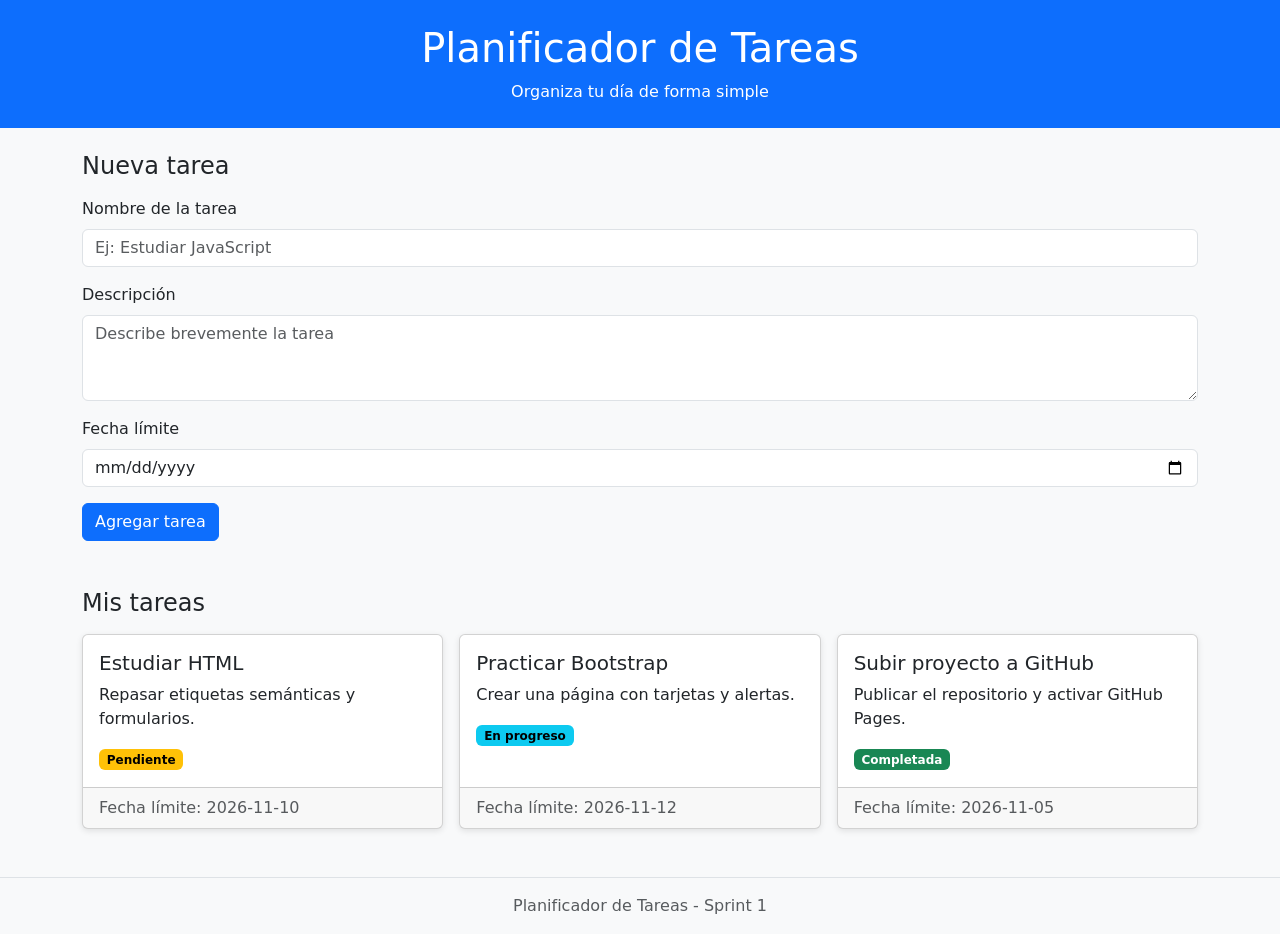
==== index.html @ d8f41ca9 "feat: Implementar una aplicación web de planificación de tareas con validación de formularios e inte" ====
<!DOCTYPE html>
<html lang="es">
<head>
  <meta charset="UTF-8">
  <meta name="viewport" content="width=device-width, initial-scale=1">
  <title>Planificador de Tareas</title>
  <!-- Bootstrap 5 por CDN -->
  <link href="https://cdn.jsdelivr.net/npm/bootstrap@5.3.3/dist/css/bootstrap.min.css" rel="stylesheet">
  <!-- Nuestros estilos -->
  <link rel="stylesheet" href="css/styles.css">
</head>
<body>

  <!-- Encabezado -->
  <header class="bg-primary text-white text-center py-4 mb-4">
    <h1>Planificador de Tareas</h1>
    <p class="mb-0">Organiza tu día de forma simple</p>
  </header>

  <main class="container">

    <!-- Sección del formulario -->
    <section class="mb-5">
      <h2 class="h4 mb-3">Nueva tarea</h2>

      <!-- Alerta de error (oculta al inicio con d-none) -->
      <div id="errorAlert" class="alert alert-danger d-none" role="alert"></div>
      <!-- Alerta de éxito (oculta al inicio) -->
      <div id="successAlert" class="alert alert-success d-none" role="alert"></div>

      <form id="newTaskForm" novalidate>
        <div class="mb-3">
          <label for="newTaskNameInput" class="form-label">Nombre de la tarea</label>
          <input type="text" id="newTaskNameInput" class="form-control" placeholder="Ej: Estudiar JavaScript">
        </div>

        <div class="mb-3">
          <label for="newTaskDescriptionInput" class="form-label">Descripción</label>
          <textarea id="newTaskDescriptionInput" class="form-control" rows="3" placeholder="Describe brevemente la tarea"></textarea>
        </div>

        <div class="mb-3">
          <label for="newTaskDateInput" class="form-label">Fecha límite</label>
          <input type="date" id="newTaskDateInput" class="form-control">
        </div>

        <button type="submit" class="btn btn-primary">Agregar tarea</button>
      </form>
    </section>

    <!-- Sección de lista de tareas (tarjetas estáticas de ejemplo) -->
    <section class="mb-5">
      <h2 class="h4 mb-3">Mis tareas</h2>
      <div class="row g-3">

        <div class="col-12 col-md-6 col-lg-4">
          <div class="card h-100">
            <div class="card-body">
              <h5 class="card-title">Estudiar HTML</h5>
              <p class="card-text">Repasar etiquetas semánticas y formularios.</p>
              <span class="badge text-bg-warning">Pendiente</span>
            </div>
            <div class="card-footer text-muted">Fecha límite: 2026-11-10</div>
          </div>
        </div>

        <div class="col-12 col-md-6 col-lg-4">
          <div class="card h-100">
            <div class="card-body">
              <h5 class="card-title">Practicar Bootstrap</h5>
              <p class="card-text">Crear una página con tarjetas y alertas.</p>
              <span class="badge text-bg-info">En progreso</span>
            </div>
            <div class="card-footer text-muted">Fecha límite: 2026-11-12</div>
          </div>
        </div>

        <div class="col-12 col-md-6 col-lg-4">
          <div class="card h-100">
            <div class="card-body">
              <h5 class="card-title">Subir proyecto a GitHub</h5>
              <p class="card-text">Publicar el repositorio y activar GitHub Pages.</p>
              <span class="badge text-bg-success">Completada</span>
            </div>
            <div class="card-footer text-muted">Fecha límite: 2026-11-05</div>
          </div>
        </div>

      </div>
    </section>
  </main>

  <footer class="text-center text-muted py-3 border-top">
    Planificador de Tareas - Sprint 1
  </footer>

  <!-- Script de Bootstrap y nuestro JavaScript -->
  <script src="https://cdn.jsdelivr.net/npm/bootstrap@5.3.3/dist/js/bootstrap.bundle.min.js"></script>
  <script src="app.js"></script>
</body>
</html>
---- css/styles.css ----
/* Ajustes visuales básicos */
body {
  background-color: #f8f9fa;
}

.card {
  box-shadow: 0 2px 6px rgba(0, 0, 0, 0.1);
}

/* Borde rojo cuando un campo es inválido */
.input-error {
  border-color: #dc3545;
}
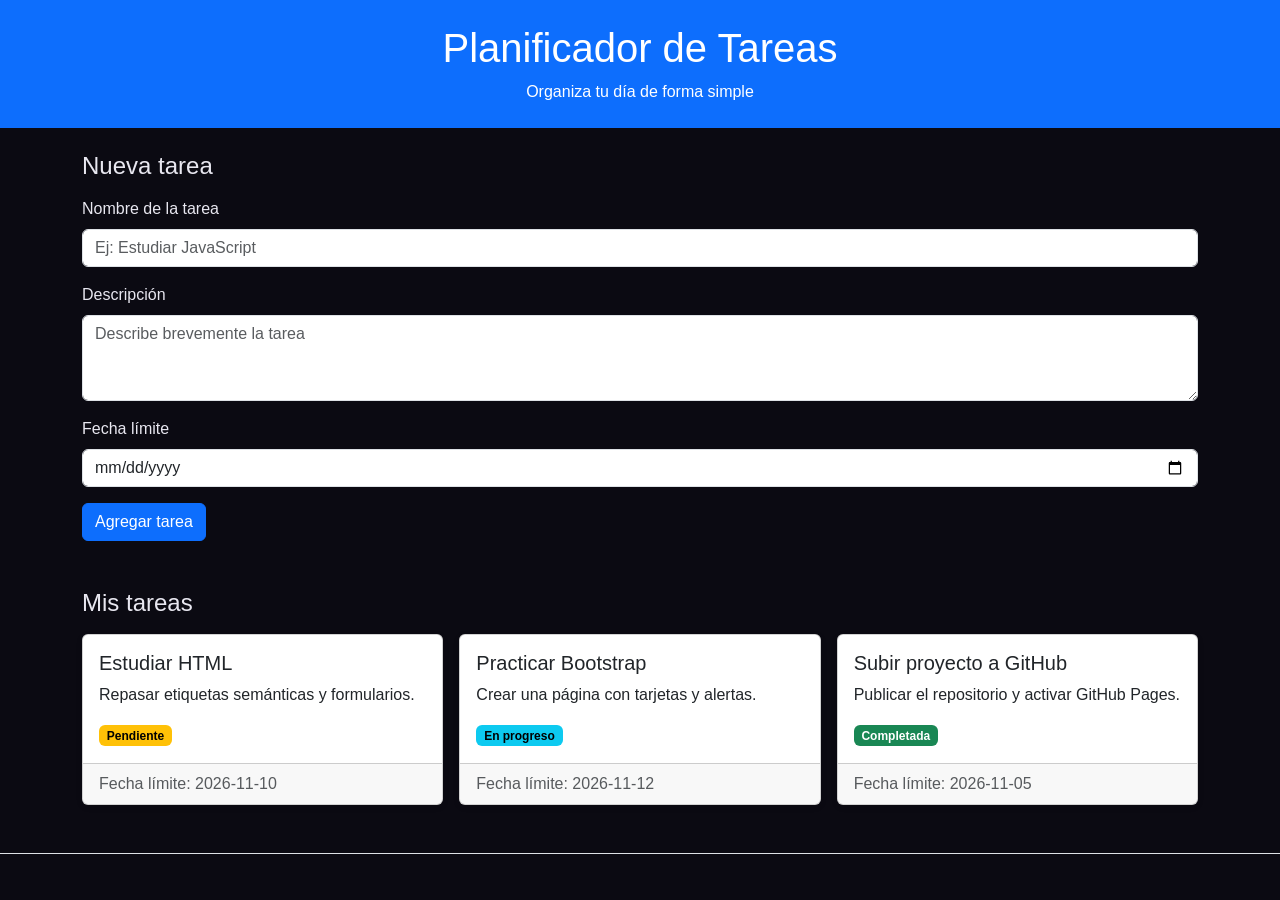
==== commit a275cd76: "feat: añadir componentes de interfaz reutilizables y documentación del kit de interfaz" ====
--- a/index.html
+++ b/index.html
@@ -1,5 +1,6 @@
 <!DOCTYPE html>
 <html lang="es">
+
 <head>
   <meta charset="UTF-8">
   <meta name="viewport" content="width=device-width, initial-scale=1">
@@ -9,6 +10,7 @@
   <!-- Nuestros estilos -->
   <link rel="stylesheet" href="css/styles.css">
 </head>
+
 <body>
 
   <!-- Encabezado -->
@@ -36,7 +38,8 @@
 
         <div class="mb-3">
           <label for="newTaskDescriptionInput" class="form-label">Descripción</label>
-          <textarea id="newTaskDescriptionInput" class="form-control" rows="3" placeholder="Describe brevemente la tarea"></textarea>
+          <textarea id="newTaskDescriptionInput" class="form-control" rows="3"
+            placeholder="Describe brevemente la tarea"></textarea>
         </div>
 
         <div class="mb-3">
@@ -91,12 +94,12 @@
   </main>
 
   <footer class="text-center text-muted py-3 border-top">
-    Planificador de Tareas - Sprint 1
+
   </footer>
 
   <!-- Script de Bootstrap y nuestro JavaScript -->
   <script src="https://cdn.jsdelivr.net/npm/bootstrap@5.3.3/dist/js/bootstrap.bundle.min.js"></script>
   <script src="app.js"></script>
 </body>
-</html>
 
+</html>
--- a/css/styles.css
+++ b/css/styles.css
@@ -1,8 +1,4 @@
 /* Ajustes visuales básicos */
-body {
-  background-color: #f8f9fa;
-}
-
 .card {
   box-shadow: 0 2px 6px rgba(0, 0, 0, 0.1);
 }
@@ -12,3 +8,410 @@
   border-color: #dc3545;
 }
 
+
+/* =====================================================
+   LAZU - SISTEMA DE DISEÑO "NEO GLASS DARK"
+   ===================================================== */
+
+/* ---------- 0. Variables base (tokens de diseño) ---------- */
+:root {
+  /* Colores */
+  --bg-void-black: #0B0A12;
+  --surface-deep-violet: #171426;
+  --surface-glass: rgba(23, 20, 38, 0.78);
+  --accent-electric-violet: #8B5CF6;
+  --accent-mint-green: #67E8B4;
+  --text-cloud-white: #E8E7F0;
+  --text-muted-lavender: #9B97AC;
+  --border-subtle: rgba(232, 231, 240, 0.08);
+
+  /* Tipografía */
+  --font-sans: 'Inter', sans-serif;
+  --font-mono: 'JetBrains Mono', monospace;
+}
+
+/* Estilos globales: fondo oscuro y texto claro */
+body {
+  background-color: var(--bg-void-black);
+  color: var(--text-cloud-white);
+  font-family: var(--font-sans);
+}
+
+/* Color de selección de texto */
+::selection {
+  background-color: var(--accent-electric-violet);
+  color: var(--text-cloud-white);
+}
+
+/* Clase de ayuda: usa la fuente monoespaciada (fechas, contadores, métricas) */
+.lazu-mono {
+  font-family: var(--font-mono);
+}
+
+/* ---------- 1. NAVBAR ---------- */
+.lazu-navbar {
+  background-color: var(--surface-glass);
+  backdrop-filter: blur(12px);
+  border-bottom: 1px solid var(--border-subtle);
+}
+
+/* Logotipo */
+.lazu-logo {
+  color: var(--text-cloud-white);
+  font-weight: 700;
+  text-decoration: none;
+}
+.lazu-logo:hover {
+  color: var(--text-cloud-white);
+}
+
+/* Punto de enfoque verde */
+.lazu-logo-dot {
+  color: var(--accent-mint-green);
+}
+
+/* Enlaces de navegación */
+.lazu-nav-link {
+  color: var(--text-muted-lavender);
+  font-size: 0.9rem;
+  border: 1px solid transparent; /* borde invisible para que no "salte" al activarse */
+  border-radius: 10px;
+  padding: 0.4rem 0.8rem;
+  text-decoration: none;
+}
+.lazu-nav-link:hover {
+  color: var(--text-cloud-white);
+}
+
+/* Enlace activo: fondo violeta translúcido y borde violeta */
+.lazu-nav-link.active {
+  color: var(--text-cloud-white);
+  background-color: rgba(139, 92, 246, 0.18);
+  border-color: var(--accent-electric-violet);
+}
+
+/* Contador junto a "Mis tareas" */
+.lazu-nav-counter {
+  font-family: var(--font-mono);
+  font-size: 0.75rem;
+  color: var(--accent-mint-green);
+  margin-left: 0.25rem;
+}
+
+/* Fecha de la derecha */
+.lazu-nav-date {
+  font-family: var(--font-mono);
+  font-size: 0.8rem;
+  color: var(--text-muted-lavender);
+}
+
+/* Botón hamburguesa (visible en móvil/tablet) */
+.lazu-navbar .navbar-toggler {
+  border-color: var(--border-subtle);
+}
+.lazu-navbar .navbar-toggler:focus {
+  box-shadow: 0 0 0 2px var(--accent-electric-violet);
+}
+.lazu-navbar .navbar-toggler-icon {
+  filter: invert(1); /* convierte el icono oscuro en claro */
+}
+
+/* ---------- 2. FOOTER ---------- */
+.lazu-footer {
+  background-color: var(--surface-deep-violet);
+  border-top: 1px solid var(--border-subtle);
+  color: var(--text-muted-lavender);
+  font-size: 0.875rem;
+}
+
+.lazu-footer-title {
+  color: var(--text-cloud-white);
+  font-weight: 700;
+}
+
+.lazu-footer-link {
+  color: var(--text-muted-lavender);
+  text-decoration: none;
+}
+.lazu-footer-link:hover {
+  color: var(--accent-electric-violet);
+}
+
+/* Nota de versión del Sprint */
+.lazu-footer-version {
+  font-family: var(--font-mono);
+  font-size: 0.75rem;
+}
+
+/* ---------- 3. BUTTONS ---------- */
+
+/* Base compartida: úsala junto con una variante (mint, secondary o danger) */
+.lazu-btn-mint,
+.lazu-btn-secondary,
+.lazu-btn-danger {
+  font-family: var(--font-sans);
+  font-size: 0.9rem;
+  border-radius: 10px;
+  padding: 0.45rem 1rem;
+  border: 1px solid transparent;
+  transition: opacity 0.15s, border-color 0.15s;
+}
+
+/* Anillo de foco violeta (accesibilidad con teclado) */
+.lazu-btn-mint:focus-visible,
+.lazu-btn-secondary:focus-visible,
+.lazu-btn-danger:focus-visible {
+  outline: none;
+  box-shadow: 0 0 0 3px rgba(139, 92, 246, 0.5);
+}
+
+/* Botón deshabilitado */
+.lazu-btn-mint:disabled,
+.lazu-btn-secondary:disabled,
+.lazu-btn-danger:disabled {
+  opacity: 0.45;
+  cursor: not-allowed;
+}
+
+/* Primario: acciones principales */
+.lazu-btn-mint {
+  background-color: var(--accent-mint-green);
+  color: var(--bg-void-black);
+  font-weight: 700;
+}
+.lazu-btn-mint:hover,
+.lazu-btn-mint:active {
+  background-color: var(--accent-mint-green);
+  color: var(--bg-void-black);
+  opacity: 0.88;
+}
+
+/* Secundario: Cancelar, Restablecer, Ver agenda */
+.lazu-btn-secondary {
+  background-color: var(--surface-deep-violet);
+  color: var(--text-cloud-white);
+  border-color: var(--border-subtle);
+  font-weight: 500;
+}
+.lazu-btn-secondary:hover,
+.lazu-btn-secondary:active {
+  background-color: var(--surface-deep-violet);
+  color: var(--text-cloud-white);
+  border-color: var(--accent-electric-violet);
+}
+
+/* Peligro: acciones destructivas como Eliminar (rojo suave, sin brillos) */
+.lazu-btn-danger {
+  background-color: rgba(248, 113, 113, 0.08);
+  color: #F87171;
+  border-color: rgba(248, 113, 113, 0.35);
+  font-weight: 500;
+}
+.lazu-btn-danger:hover,
+.lazu-btn-danger:active {
+  background-color: rgba(248, 113, 113, 0.16);
+  color: #FCA5A5;
+  border-color: rgba(248, 113, 113, 0.6);
+}
+
+/* Tamaño pequeño opcional (para botones dentro de tarjetas) */
+.lazu-btn-sm {
+  font-size: 0.8rem;
+  padding: 0.3rem 0.7rem;
+}
+
+/* ---------- 4. BADGES ---------- */
+
+/* Base compartida de las píldoras */
+.lazu-badge {
+  display: inline-flex;
+  align-items: center;
+  gap: 0.4rem;
+  font-family: var(--font-sans);
+  font-size: 0.75rem;
+  font-weight: 500;
+  line-height: 1;
+  padding: 0.35rem 0.7rem;
+  border-radius: 999px;
+  border: 1px solid transparent;
+  white-space: nowrap;
+}
+
+/* StatusBadge: Pendiente (violeta translúcido) */
+.lazu-badge-pending {
+  background-color: rgba(139, 92, 246, 0.16);
+  color: #C4B5FD;
+  border-color: rgba(139, 92, 246, 0.4);
+}
+
+/* StatusBadge: En progreso (ámbar suave) */
+.lazu-badge-progress {
+  background-color: rgba(251, 191, 36, 0.12);
+  color: #FCD34D;
+  border-color: rgba(251, 191, 36, 0.35);
+}
+
+/* StatusBadge: Completada (mint translúcido) */
+.lazu-badge-done {
+  background-color: rgba(103, 232, 180, 0.12);
+  color: var(--accent-mint-green);
+  border-color: rgba(103, 232, 180, 0.35);
+}
+
+/* CategoryChip: etiqueta compacta neutra con un puntito de color */
+.lazu-chip {
+  display: inline-flex;
+  align-items: center;
+  gap: 0.4rem;
+  font-family: var(--font-sans);
+  font-size: 0.72rem;
+  color: var(--text-muted-lavender);
+  background-color: var(--surface-deep-violet);
+  border: 1px solid var(--border-subtle);
+  border-radius: 8px;
+  padding: 0.25rem 0.55rem;
+  white-space: nowrap;
+}
+
+/* Puntito de color de la categoría */
+.lazu-chip::before {
+  content: "";
+  width: 6px;
+  height: 6px;
+  border-radius: 50%;
+  background-color: var(--text-muted-lavender);
+}
+.lazu-chip-work::before     { background-color: #60A5FA; }
+.lazu-chip-personal::before { background-color: var(--accent-electric-violet); }
+.lazu-chip-learning::before { background-color: #FCD34D; }
+.lazu-chip-health::before   { background-color: var(--accent-mint-green); }
+
+/* ---------- 5. CARDS ---------- */
+
+/* Contenedor base: GlassCard */
+.lazu-glass-card {
+  background-color: var(--surface-glass);
+  backdrop-filter: blur(12px);
+  border: 1px solid var(--border-subtle);
+  border-radius: 16px;
+  padding: 1.25rem;
+  height: 100%;
+  transition: border-color 0.15s;
+}
+.lazu-glass-card:hover {
+  border-color: rgba(139, 92, 246, 0.35);
+}
+
+/* TaskItem: título, descripción y datos */
+.lazu-task-title {
+  color: var(--text-cloud-white);
+  font-size: 1.05rem;
+  font-weight: 700;
+  margin: 0;
+}
+.lazu-task-description {
+  color: var(--text-muted-lavender);
+  font-size: 0.9rem;
+  margin: 0.5rem 0 0.9rem;
+}
+.lazu-task-meta {
+  font-family: var(--font-mono);
+  font-size: 0.8rem;
+  color: var(--text-muted-lavender);
+}
+/* Línea que separa los botones de acción */
+.lazu-task-actions {
+  border-top: 1px solid var(--border-subtle);
+  padding-top: 0.9rem;
+  margin-top: 0.9rem;
+}
+
+/* StatisticsCard: etiqueta, número grande y subtítulo */
+.lazu-stat-label {
+  color: var(--text-muted-lavender);
+  font-size: 0.8rem;
+  margin: 0 0 0.25rem;
+}
+.lazu-stat-value {
+  font-family: var(--font-mono);
+  color: var(--text-cloud-white);
+  font-size: 2rem;
+  font-weight: 700;
+  line-height: 1.1;
+  margin: 0;
+}
+.lazu-stat-subtitle {
+  color: var(--text-muted-lavender);
+  font-size: 0.8rem;
+  margin: 0.25rem 0 0;
+}
+
+/* ---------- 6. FORMS Y ALERTAS ---------- */
+
+/* Etiquetas de los campos */
+.lazu-label {
+  color: var(--text-muted-lavender);
+  font-size: 0.85rem;
+  font-weight: 500;
+  margin-bottom: 0.35rem;
+}
+
+/* Campos oscuros: se aplican sobre .form-control y .form-select de Bootstrap */
+.lazu-input {
+  background-color: var(--bg-void-black);
+  color: var(--text-cloud-white);
+  border: 1px solid var(--border-subtle);
+  border-radius: 10px;
+  font-family: var(--font-sans);
+  padding: 0.6rem 0.8rem;
+}
+.lazu-input::placeholder {
+  color: var(--text-muted-lavender);
+  opacity: 0.8;
+}
+/* Anillo violeta al enfocar el campo */
+.lazu-input:focus {
+  background-color: var(--bg-void-black);
+  color: var(--text-cloud-white);
+  border-color: var(--accent-electric-violet);
+  box-shadow: 0 0 0 3px rgba(139, 92, 246, 0.25);
+}
+
+/* El select usa una flecha clara (la de Bootstrap es oscura) */
+.lazu-input.form-select {
+  background-image: url("data:image/svg+xml,%3csvg xmlns='http://www.w3.org/2000/svg' viewBox='0 0 16 16'%3e%3cpath fill='none' stroke='%239B97AC' stroke-linecap='round' stroke-linejoin='round' stroke-width='2' d='m2 5 6 6 6-6'/%3e%3c/svg%3e");
+}
+
+/* Campo de fecha: fuente mono y calendario en modo oscuro */
+.lazu-input-date {
+  font-family: var(--font-mono);
+  color-scheme: dark;
+}
+
+/* Campo con error: borde rojizo suave */
+.lazu-input-error,
+.lazu-input-error:focus {
+  border-color: rgba(248, 113, 113, 0.7);
+}
+
+/* ValidationAlert: base oscura */
+.lazu-alert {
+  background-color: var(--surface-deep-violet);
+  border: 1px solid var(--border-subtle);
+  border-radius: 12px;
+  color: var(--text-cloud-white);
+  font-size: 0.9rem;
+  padding: 0.75rem 1rem;
+}
+/* Variante de error */
+.lazu-alert-error {
+  background-color: rgba(248, 113, 113, 0.08);
+  border-color: rgba(248, 113, 113, 0.35);
+  color: #FCA5A5;
+}
+/* Variante de éxito */
+.lazu-alert-success {
+  background-color: rgba(103, 232, 180, 0.08);
+  border-color: rgba(103, 232, 180, 0.35);
+  color: var(--accent-mint-green);
+}
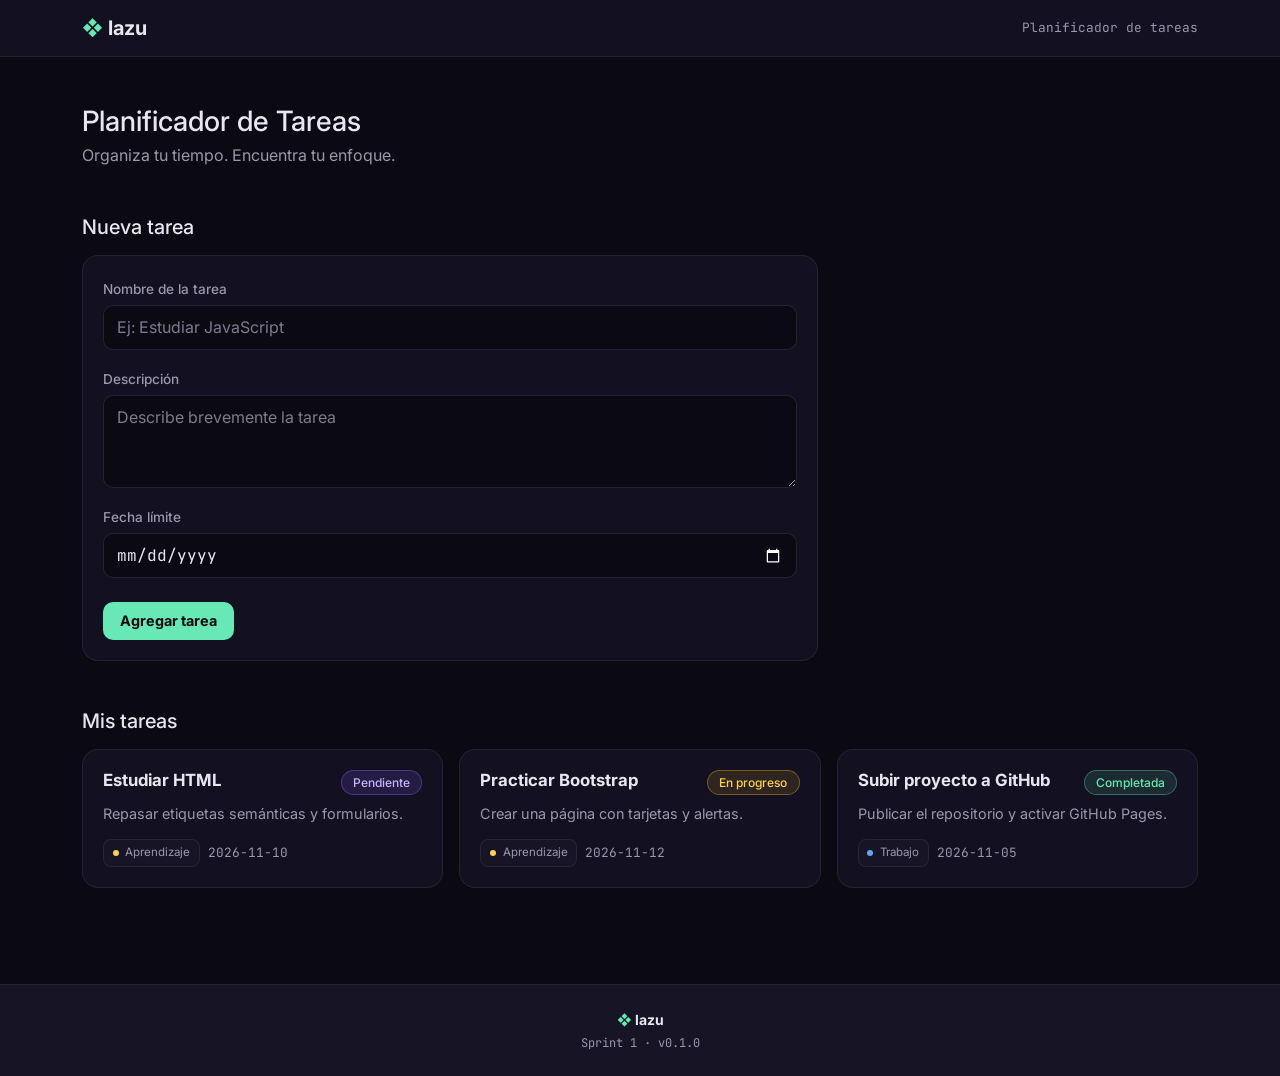
==== commit 8a2dff0a: "Agrega index.html y styles.css" ====
--- a/index.html
+++ b/index.html
@@ -4,88 +4,115 @@
 <head>
   <meta charset="UTF-8">
   <meta name="viewport" content="width=device-width, initial-scale=1">
-  <title>Planificador de Tareas</title>
-  <!-- Bootstrap 5 por CDN -->
+  <title>Lazu - Planificador de Tareas</title>
+  <link rel="preconnect" href="https://fonts.googleapis.com">
+  <link
+    href="https://fonts.googleapis.com/css2?family=Inter:wght@400;500;700&family=JetBrains+Mono:wght@400;700&display=swap"
+    rel="stylesheet">
   <link href="https://cdn.jsdelivr.net/npm/bootstrap@5.3.3/dist/css/bootstrap.min.css" rel="stylesheet">
-  <!-- Nuestros estilos -->
   <link rel="stylesheet" href="css/styles.css">
 </head>
 
-<body>
+<body class="d-flex flex-column min-vh-100">
 
-  <!-- Encabezado -->
-  <header class="bg-primary text-white text-center py-4 mb-4">
-    <h1>Planificador de Tareas</h1>
-    <p class="mb-0">Organiza tu día de forma simple</p>
-  </header>
+  <nav class="navbar lazu-navbar sticky-top">
+    <div class="container">
+      <a class="navbar-brand lazu-logo" href="#"><span class="lazu-logo-dot">❖</span> lazu</a>
+      <span class="lazu-nav-date">Planificador de tareas</span>
+    </div>
+  </nav>
 
-  <main class="container">
+  <main class="container py-5 flex-grow-1">
 
-    <!-- Sección del formulario -->
+
+    <header class="mb-5">
+      <h1 class="h3 mb-1">Planificador de Tareas</h1>
+      <p class="mb-0" style="color: var(--text-muted-lavender);">Organiza tu tiempo. Encuentra tu enfoque.</p>
+    </header>
+
     <section class="mb-5">
-      <h2 class="h4 mb-3">Nueva tarea</h2>
+      <h2 class="h5 mb-3">Nueva tarea</h2>
 
-      <!-- Alerta de error (oculta al inicio con d-none) -->
-      <div id="errorAlert" class="alert alert-danger d-none" role="alert"></div>
-      <!-- Alerta de éxito (oculta al inicio) -->
-      <div id="successAlert" class="alert alert-success d-none" role="alert"></div>
+      <div class="row">
+        <div class="col-12 col-lg-8">
+          <div class="lazu-glass-card">
 
-      <form id="newTaskForm" novalidate>
-        <div class="mb-3">
-          <label for="newTaskNameInput" class="form-label">Nombre de la tarea</label>
-          <input type="text" id="newTaskNameInput" class="form-control" placeholder="Ej: Estudiar JavaScript">
+            <!-- Alerta de error (oculta al inicio con d-none) -->
+            <div id="errorAlert" class="alert lazu-alert lazu-alert-error d-none" role="alert"></div>
+            <!-- Alerta de éxito (oculta al inicio) -->
+            <div id="successAlert" class="alert lazu-alert lazu-alert-success d-none" role="alert"></div>
+
+            <form id="newTaskForm" novalidate>
+              <div class="mb-3">
+                <label for="newTaskNameInput" class="form-label lazu-label">Nombre de la tarea</label>
+                <input type="text" id="newTaskNameInput" class="form-control lazu-input"
+                  placeholder="Ej: Estudiar JavaScript">
+              </div>
+
+              <div class="mb-3">
+                <label for="newTaskDescriptionInput" class="form-label lazu-label">Descripción</label>
+                <textarea id="newTaskDescriptionInput" class="form-control lazu-input" rows="3"
+                  placeholder="Describe brevemente la tarea"></textarea>
+              </div>
+
+              <div class="mb-4">
+                <label for="newTaskDateInput" class="form-label lazu-label">Fecha límite</label>
+                <input type="date" id="newTaskDateInput" class="form-control lazu-input lazu-input-date">
+              </div>
+
+              <div class="d-grid d-sm-flex">
+                <button type="submit" class="btn lazu-btn-mint">Agregar tarea</button>
+              </div>
+            </form>
+
+          </div>
         </div>
-
-        <div class="mb-3">
-          <label for="newTaskDescriptionInput" class="form-label">Descripción</label>
-          <textarea id="newTaskDescriptionInput" class="form-control" rows="3"
-            placeholder="Describe brevemente la tarea"></textarea>
-        </div>
-
-        <div class="mb-3">
-          <label for="newTaskDateInput" class="form-label">Fecha límite</label>
-          <input type="date" id="newTaskDateInput" class="form-control">
-        </div>
-
-        <button type="submit" class="btn btn-primary">Agregar tarea</button>
-      </form>
+      </div>
     </section>
 
-    <!-- Sección de lista de tareas (tarjetas estáticas de ejemplo) -->
     <section class="mb-5">
-      <h2 class="h4 mb-3">Mis tareas</h2>
+      <h2 class="h5 mb-3">Mis tareas</h2>
       <div class="row g-3">
 
         <div class="col-12 col-md-6 col-lg-4">
-          <div class="card h-100">
-            <div class="card-body">
-              <h5 class="card-title">Estudiar HTML</h5>
-              <p class="card-text">Repasar etiquetas semánticas y formularios.</p>
-              <span class="badge text-bg-warning">Pendiente</span>
+          <div class="lazu-glass-card">
+            <div class="d-flex justify-content-between align-items-start gap-2 mb-1">
+              <h3 class="lazu-task-title">Estudiar HTML</h3>
+              <span class="lazu-badge lazu-badge-pending">Pendiente</span>
             </div>
-            <div class="card-footer text-muted">Fecha límite: 2026-11-10</div>
+            <p class="lazu-task-description">Repasar etiquetas semánticas y formularios.</p>
+            <div class="d-flex flex-wrap align-items-center gap-2">
+              <span class="lazu-chip lazu-chip-learning">Aprendizaje</span>
+              <span class="lazu-task-meta">2026-11-10</span>
+            </div>
           </div>
         </div>
 
         <div class="col-12 col-md-6 col-lg-4">
-          <div class="card h-100">
-            <div class="card-body">
-              <h5 class="card-title">Practicar Bootstrap</h5>
-              <p class="card-text">Crear una página con tarjetas y alertas.</p>
-              <span class="badge text-bg-info">En progreso</span>
+          <div class="lazu-glass-card">
+            <div class="d-flex justify-content-between align-items-start gap-2 mb-1">
+              <h3 class="lazu-task-title">Practicar Bootstrap</h3>
+              <span class="lazu-badge lazu-badge-progress">En progreso</span>
             </div>
-            <div class="card-footer text-muted">Fecha límite: 2026-11-12</div>
+            <p class="lazu-task-description">Crear una página con tarjetas y alertas.</p>
+            <div class="d-flex flex-wrap align-items-center gap-2">
+              <span class="lazu-chip lazu-chip-learning">Aprendizaje</span>
+              <span class="lazu-task-meta">2026-11-12</span>
+            </div>
           </div>
         </div>
 
         <div class="col-12 col-md-6 col-lg-4">
-          <div class="card h-100">
-            <div class="card-body">
-              <h5 class="card-title">Subir proyecto a GitHub</h5>
-              <p class="card-text">Publicar el repositorio y activar GitHub Pages.</p>
-              <span class="badge text-bg-success">Completada</span>
+          <div class="lazu-glass-card">
+            <div class="d-flex justify-content-between align-items-start gap-2 mb-1">
+              <h3 class="lazu-task-title">Subir proyecto a GitHub</h3>
+              <span class="lazu-badge lazu-badge-done">Completada</span>
             </div>
-            <div class="card-footer text-muted">Fecha límite: 2026-11-05</div>
+            <p class="lazu-task-description">Publicar el repositorio y activar GitHub Pages.</p>
+            <div class="d-flex flex-wrap align-items-center gap-2">
+              <span class="lazu-chip lazu-chip-work">Trabajo</span>
+              <span class="lazu-task-meta">2026-11-05</span>
+            </div>
           </div>
         </div>
 
@@ -93,11 +120,13 @@
     </section>
   </main>
 
-  <footer class="text-center text-muted py-3 border-top">
-
+  <footer class="lazu-footer py-4 mt-auto">
+    <div class="container text-center">
+      <p class="lazu-footer-title mb-1"><span class="lazu-logo-dot">❖</span> lazu</p>
+      <p class="lazu-footer-version mb-0">Sprint 1 · v0.1.0</p>
+    </div>
   </footer>
 
-  <!-- Script de Bootstrap y nuestro JavaScript -->
   <script src="https://cdn.jsdelivr.net/npm/bootstrap@5.3.3/dist/js/bootstrap.bundle.min.js"></script>
   <script src="app.js"></script>
 </body>
--- a/css/styles.css
+++ b/css/styles.css
@@ -1,11 +1,9 @@
 /* Ajustes visuales básicos */
-.card {
-  box-shadow: 0 2px 6px rgba(0, 0, 0, 0.1);
-}
-
-/* Borde rojo cuando un campo es inválido */
-.input-error {
-  border-color: #dc3545;
+
+/* Campo con error (lo agrega app.js): borde rojizo suave */
+.lazu-input.input-error,
+.lazu-input.input-error:focus {
+  border-color: rgba(248, 113, 113, 0.7);
 }
 
 
